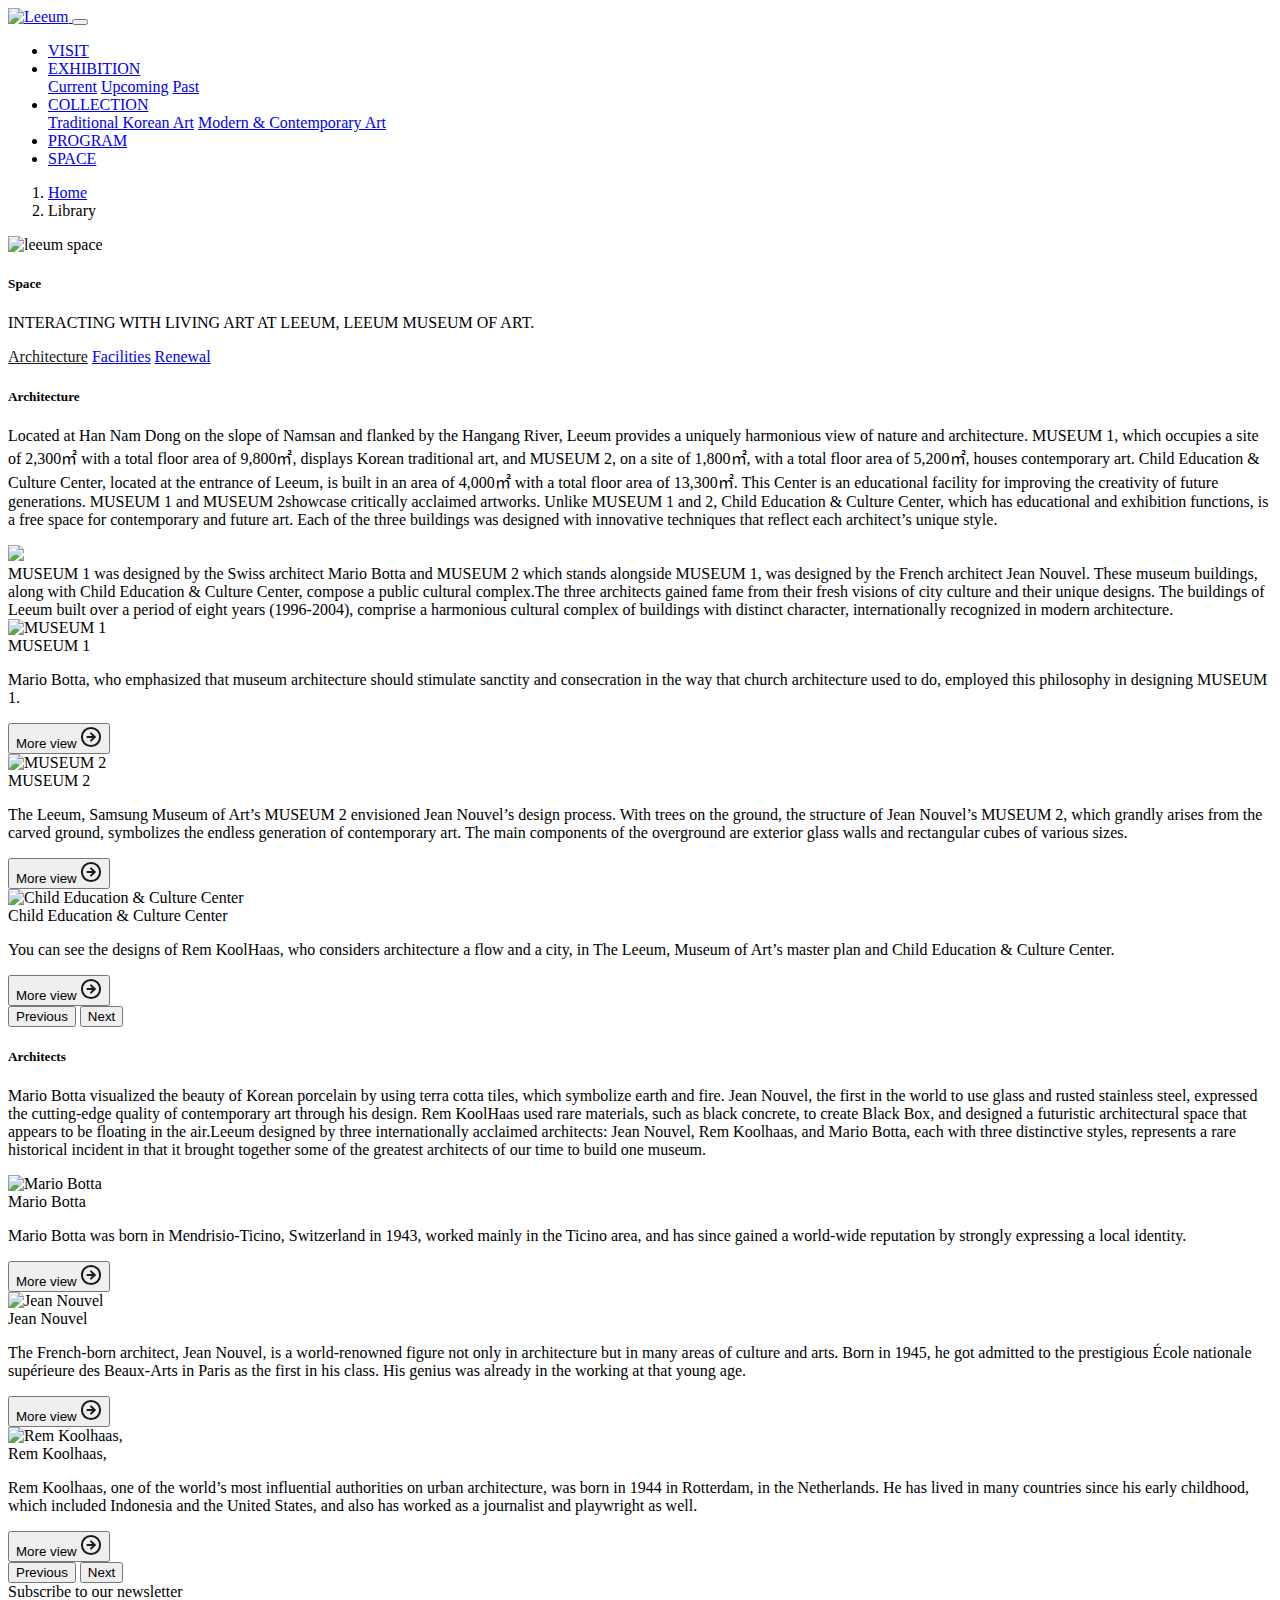
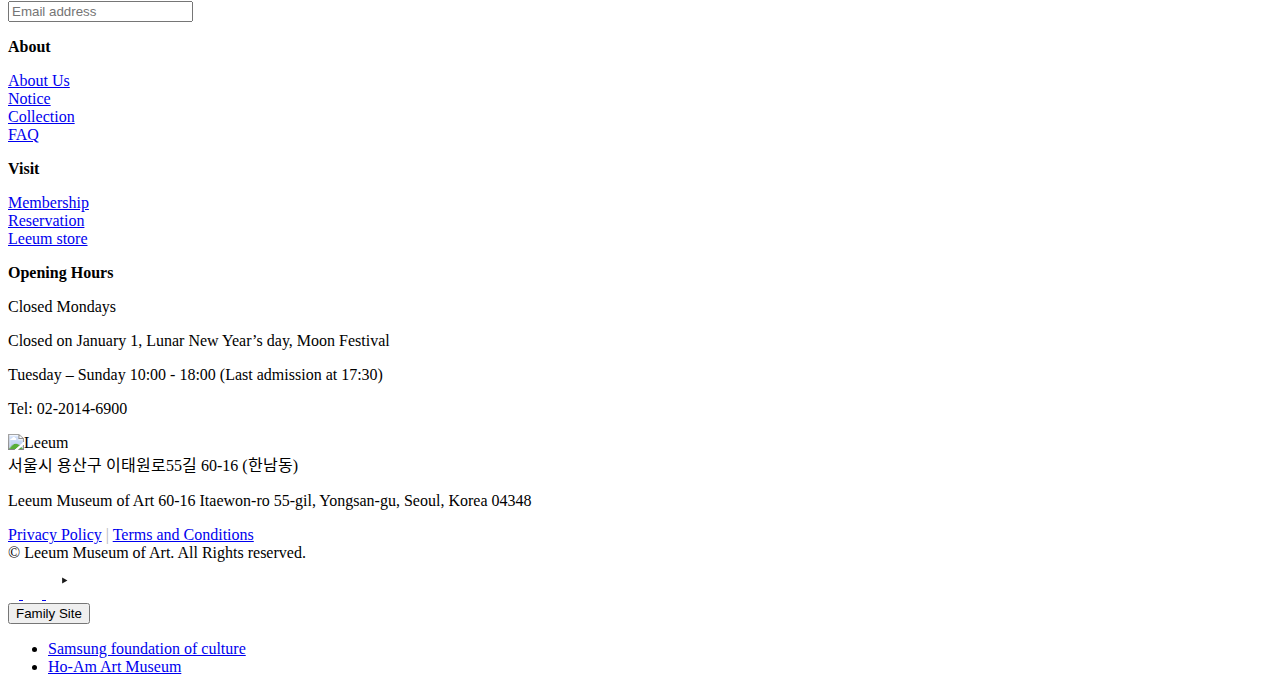
==== index1.html @ dc69d0bf "Add files via upload" ====
<!DOCTYPE html>
<html lang="zh-TW">
  <head>
    <title>Leeum 切版練習</title>
    <meta charset="UTF-8" />
    <meta http-equiv="X-UA-Compatible" content="IE=edge" />
    <meta name="viewport" content="width=device-width, initial-scale=1.0" />
    <link rel="stylesheet" href="/bootstrap.css" />
    <script
      src="https://kit.fontawesome.com/aaf4e01fe3.js"
      crossorigin="anonymous"
    ></script>
    <script src="js/bootstrap.bundle.min.js"></script>
  </head>
  <body>
    <!-- 導覽列-->
    <nav class="navbar navigation-wrap navbar-expand-lg navbar-light">
      <div class="container-fluid">
        <a class="navbar-brand" href="#">
          <img src="icon/leeumLogo.png" alt="Leeum" width="100%" />
        </a>
        <button
          class="navbar-toggler"
          type="button"
          data-toggle="collapse"
          data-target="#navbarSupportedContent"
          aria-controls="navbarSupportedContent"
          aria-expanded="false"
          aria-label="Toggle navigation"
        >
          <span class="navbar-toggler-icon"></span>
        </button>
        <div class="collapse navbar-collapse" id="navbarSupportedContent">
          <ul class="navbar-nav ml-auto py-4 py-md-0">
            <li class="nav-item pl-4 pl-md-0 ml-0 ml-md-4">
              <a class="nav-link" href="#">VISIT</a>
            </li>
            <li class="nav-item pl-4 pl-md-0 ml-0 ml-md-4">
              <a
                class="nav-link dropdown-toggle"
                data-bs-toggle="dropdown"
                href="#"
                aria-expanded="true"
                >EXHIBITION</a
              >
              <div class="dropdown-menu show">
                <a class="dropdown-item" href="#">Current</a>
                <a class="dropdown-item" href="#">Upcoming</a>
                <a class="dropdown-item" href="#">Past</a>
              </div>
            </li>
            <li class="nav-item pl-4 pl-md-0 ml-0 ml-md-4">
              <a
                class="nav-link dropdown-toggle"
                data-bs-toggle="dropdown"
                href="#"
                aria-expanded="true"
                >COLLECTION</a
              >
              <div class="dropdown-menu show">
                <a class="dropdown-item" href="#">Traditional Korean Art</a>
                <a class="dropdown-item" href="#">Modern & Contemporary Art</a>
              </div>
            </li>

            <li class="nav-item pl-4 pl-md-0 ml-0 ml-md-4">
              <a class="nav-link" href="#">PROGRAM</a>
            </li>
            <li class="nav-item pl-4 pl-md-0 ml-0 ml-md-4">
              <a class="nav-link" href="#">SPACE</a>
            </li>
          </ul>
        </div>
      </div>
    </nav>
    <!-- 麵包屑 (Breadcrumb)-->
    <nav aria-label="breadcrumb">
      <ol class="breadcrumb">
        <li class="breadcrumb-item"><a class="nav-link" href="#">Home</a></li>
        <i class="fa-regular fa-arrow-right-long" style="color: #b5b5b5"></i>
        <li class="breadcrumb-item active" aria-current="page">Library</li>
      </ol>
    </nav>
    <!-- banner-->
    <div class="card bg-dark text-white">
      <img src="icon/head-main.jpg" class="card-img" alt="leeum space" />
      <div class="linear-gradien"></div>
      <div class="card-img-overlay">
        <h5 class="display-1">Space</h5>
        <p class="h3">
          INTERACTING WITH LIVING ART AT LEEUM, LEEUM MUSEUM OF ART.
        </p>
      </div>
    </div>
    <!-- 分頁-->
    <div class="container bg-light">
      <div class="row justify-content-center">
        <a href="#" style="color: #1a1a1a">Architecture</a>
        <a href="#">Facilities</a>
        <a href="#">Renewal</a>
        <div id="indicator"></div>
      </div>
    </div>
    <!-- 主要內容-->
    <div class="container main-content">
      <!-- architecture-->
      <div class="index-architecture" id="index-architecture">
        <div class="card-body d-flex">
          <h5 class="card-title">Architecture</h5>
          <p class="card-text">
            Located at Han Nam Dong on the slope of Namsan and flanked by the
            Hangang River, Leeum provides a uniquely harmonious view of nature
            and architecture. MUSEUM 1, which occupies a site of 2,300㎡ with a
            total floor area of 9,800㎡, displays Korean traditional art, and
            MUSEUM 2, on a site of 1,800㎡, with a total floor area of 5,200㎡,
            houses contemporary art. Child Education & Culture Center, located
            at the entrance of Leeum, is built in an area of 4,000㎡ with a
            total floor area of 13,300㎡. This Center is an educational facility
            for improving the creativity of future generations. MUSEUM 1 and
            MUSEUM 2showcase critically acclaimed artworks. Unlike MUSEUM 1 and
            2, Child Education & Culture Center, which has educational and
            exhibition functions, is a free space for contemporary and future
            art. Each of the three buildings was designed with innovative
            techniques that reflect each architect’s unique style.
          </p>
        </div>
        <img
          src="icon/m1_t3_img3.jpg"
          class="mx-auto d-block"
          style="max-width: 480px"
        />
        <div class="col card-text">
          MUSEUM 1 was designed by the Swiss architect Mario Botta and MUSEUM 2
          which stands alongside MUSEUM 1, was designed by the French architect
          Jean Nouvel. These museum buildings, along with Child Education &
          Culture Center, compose a public cultural complex.The three architects
          gained fame from their fresh visions of city culture and their unique
          designs. The buildings of Leeum built over a period of eight years
          (1996-2004), comprise a harmonious cultural complex of buildings with
          distinct character, internationally recognized in modern architecture.
        </div>
        <div
          id="carouselExampleInterval"
          class="carousel slide"
          data-bs-ride="carousel"
        >
          <div class="carousel-inner">
            <div class="carousel-item active" data-bs-interval="10000">
              <div class="carousel-img">
                <img
                  src="icon/M1_ex2.jpg"
                  class="figure-img img-fluid d-block w-100"
                  alt="MUSEUM 1"
                />
                <div class="figure-caption">MUSEUM 1</div>
              </div>

              <div class="carousel-caption d-none d-md-block">
                <p>
                  Mario Botta, who emphasized that museum architecture should
                  stimulate sanctity and consecration in the way that church
                  architecture used to do, employed this philosophy in designing
                  MUSEUM 1.
                </p>
                <button type="button" class="btn btn-light">
                  More view
                  <svg
                    xmlns="http://www.w3.org/2000/svg"
                    width="22"
                    height="22"
                    viewBox="0 0 22 22"
                    fill="none"
                  >
                    <path
                      d="M11.0011 20.091C16.0218 20.091 20.092 16.0209 20.092 11.0001C20.092 5.97932 16.0218 1.90918 11.0011 1.90918C5.9803 1.90918 1.91016 5.97932 1.91016 11.0001C1.91016 16.0209 5.9803 20.091 11.0011 20.091Z"
                      stroke="#1A1A1A"
                      stroke-width="2"
                      stroke-linecap="round"
                      stroke-linejoin="round"
                    />
                    <path
                      d="M11 14.636L14.6364 10.9996L11 7.36328"
                      stroke="#1A1A1A"
                      stroke-width="2"
                      stroke-linecap="round"
                      stroke-linejoin="round"
                    />
                    <path
                      d="M7.36328 11H14.636"
                      stroke="#1A1A1A"
                      stroke-width="2"
                      stroke-linecap="round"
                      stroke-linejoin="round"
                    />
                  </svg>
                </button>
              </div>
            </div>
            <div class="carousel-item" data-bs-interval="10000">
              <div class="carousel-img">
                <img
                  src="icon/M2_ex2.jpg"
                  class="figure-img img-fluid d-block w-100"
                  alt="MUSEUM 2"
                />
                <div class="figure-caption">MUSEUM 2</div>
              </div>

              <div class="carousel-caption d-none d-md-block">
                <p>
                  The Leeum, Samsung Museum of Art’s MUSEUM 2 envisioned Jean
                  Nouvel’s design process. With trees on the ground, the
                  structure of Jean Nouvel’s MUSEUM 2, which grandly arises from
                  the carved ground, symbolizes the endless generation of
                  contemporary art. The main components of the overground are
                  exterior glass walls and rectangular cubes of various sizes.
                </p>
                <button type="button" class="btn btn-light">
                  More view
                  <svg
                    xmlns="http://www.w3.org/2000/svg"
                    width="22"
                    height="22"
                    viewBox="0 0 22 22"
                    fill="none"
                  >
                    <path
                      d="M11.0011 20.091C16.0218 20.091 20.092 16.0209 20.092 11.0001C20.092 5.97932 16.0218 1.90918 11.0011 1.90918C5.9803 1.90918 1.91016 5.97932 1.91016 11.0001C1.91016 16.0209 5.9803 20.091 11.0011 20.091Z"
                      stroke="#1A1A1A"
                      stroke-width="2"
                      stroke-linecap="round"
                      stroke-linejoin="round"
                    />
                    <path
                      d="M11 14.636L14.6364 10.9996L11 7.36328"
                      stroke="#1A1A1A"
                      stroke-width="2"
                      stroke-linecap="round"
                      stroke-linejoin="round"
                    />
                    <path
                      d="M7.36328 11H14.636"
                      stroke="#1A1A1A"
                      stroke-width="2"
                      stroke-linecap="round"
                      stroke-linejoin="round"
                    />
                  </svg>
                </button>
              </div>
            </div>
            <div class="carousel-item" data-bs-interval="10000">
              <div class="carousel-img">
                <img
                  src="icon/M3_ex2.jpg"
                  class="figure-img img-fluid d-block w-100"
                  alt="Child Education & Culture Center"
                />
                <div class="figure-caption">
                  Child Education & Culture Center
                </div>
              </div>

              <div class="carousel-caption d-none d-md-block">
                <p>
                  You can see the designs of Rem KoolHaas, who considers
                  architecture a flow and a city, in The Leeum, Museum of Art’s
                  master plan and Child Education & Culture Center.
                </p>
                <button type="button" class="btn btn-light">
                  More view
                  <svg
                    xmlns="http://www.w3.org/2000/svg"
                    width="22"
                    height="22"
                    viewBox="0 0 22 22"
                    fill="none"
                  >
                    <path
                      d="M11.0011 20.091C16.0218 20.091 20.092 16.0209 20.092 11.0001C20.092 5.97932 16.0218 1.90918 11.0011 1.90918C5.9803 1.90918 1.91016 5.97932 1.91016 11.0001C1.91016 16.0209 5.9803 20.091 11.0011 20.091Z"
                      stroke="#1A1A1A"
                      stroke-width="2"
                      stroke-linecap="round"
                      stroke-linejoin="round"
                    />
                    <path
                      d="M11 14.636L14.6364 10.9996L11 7.36328"
                      stroke="#1A1A1A"
                      stroke-width="2"
                      stroke-linecap="round"
                      stroke-linejoin="round"
                    />
                    <path
                      d="M7.36328 11H14.636"
                      stroke="#1A1A1A"
                      stroke-width="2"
                      stroke-linecap="round"
                      stroke-linejoin="round"
                    />
                  </svg>
                </button>
              </div>
            </div>
          </div>
          <button
            class="carousel-control-prev"
            type="button"
            data-bs-target="#carouselExampleInterval"
            data-bs-slide="prev"
          >
            <span class="carousel-control-prev-icon" aria-hidden="true"></span>
            <span class="visually-hidden">Previous</span>
          </button>
          <button
            class="carousel-control-next"
            type="button"
            data-bs-target="#carouselExampleInterval"
            data-bs-slide="next"
          >
            <span class="carousel-control-next-icon" aria-hidden="true"></span>
            <span class="visually-hidden">Next</span>
          </button>
        </div>
      </div>
      <!-- architects-->
      <div class="index-architects" id="index-architects">
        <div class="card-body d-flex">
          <h5 class="card-title">Architects</h5>
          <p class="card-text">
            Mario Botta visualized the beauty of Korean porcelain by using terra
            cotta tiles, which symbolize earth and fire. Jean Nouvel, the first
            in the world to use glass and rusted stainless steel, expressed the
            cutting-edge quality of contemporary art through his design. Rem
            KoolHaas used rare materials, such as black concrete, to create
            Black Box, and designed a futuristic architectural space that
            appears to be floating in the air.Leeum designed by three
            internationally acclaimed architects: Jean Nouvel, Rem Koolhaas, and
            Mario Botta, each with three distinctive styles, represents a rare
            historical incident in that it brought together some of the greatest
            architects of our time to build one museum.
          </p>
        </div>
        <div
          id="carouselExampleInterval2"
          class="carousel slide"
          data-bs-ride="carousel"
        >
          <div class="carousel-inner">
            <div class="carousel-item active" data-bs-interval="10000">
              <div class="carousel-img">
                <img
                  src="icon/sample_45.PNG"
                  class="figure-img img-fluid d-block w-100"
                  alt="Mario Botta"
                />
                <div class="figure-caption">Mario Botta</div>
              </div>

              <div class="carousel-caption d-none d-md-block">
                <p>
                  Mario Botta was born in Mendrisio-Ticino, Switzerland in 1943,
                  worked mainly in the Ticino area, and has since gained a
                  world-wide reputation by strongly expressing a local identity.
                </p>
                <button type="button" class="btn btn-light">
                  More view
                  <svg
                    xmlns="http://www.w3.org/2000/svg"
                    width="22"
                    height="22"
                    viewBox="0 0 22 22"
                    fill="none"
                  >
                    <path
                      d="M11.0011 20.091C16.0218 20.091 20.092 16.0209 20.092 11.0001C20.092 5.97932 16.0218 1.90918 11.0011 1.90918C5.9803 1.90918 1.91016 5.97932 1.91016 11.0001C1.91016 16.0209 5.9803 20.091 11.0011 20.091Z"
                      stroke="#1A1A1A"
                      stroke-width="2"
                      stroke-linecap="round"
                      stroke-linejoin="round"
                    />
                    <path
                      d="M11 14.636L14.6364 10.9996L11 7.36328"
                      stroke="#1A1A1A"
                      stroke-width="2"
                      stroke-linecap="round"
                      stroke-linejoin="round"
                    />
                    <path
                      d="M7.36328 11H14.636"
                      stroke="#1A1A1A"
                      stroke-width="2"
                      stroke-linecap="round"
                      stroke-linejoin="round"
                    />
                  </svg>
                </button>
              </div>
            </div>
            <div class="carousel-item" data-bs-interval="10000">
              <div class="carousel-img">
                <img
                  src="icon/sample_47.PNG"
                  class="figure-img img-fluid d-block w-100"
                  alt="Jean Nouvel"
                />
                <div class="figure-caption">Jean Nouvel</div>
              </div>

              <div class="carousel-caption d-none d-md-block">
                <p>
                  The French-born architect, Jean Nouvel, is a world-renowned
                  figure not only in architecture but in many areas of culture
                  and arts. Born in 1945, he got admitted to the prestigious
                  École nationale supérieure des Beaux-Arts in Paris as the
                  first in his class. His genius was already in the working at
                  that young age.
                </p>
                <button type="button" class="btn btn-light">
                  More view
                  <svg
                    xmlns="http://www.w3.org/2000/svg"
                    width="22"
                    height="22"
                    viewBox="0 0 22 22"
                    fill="none"
                  >
                    <path
                      d="M11.0011 20.091C16.0218 20.091 20.092 16.0209 20.092 11.0001C20.092 5.97932 16.0218 1.90918 11.0011 1.90918C5.9803 1.90918 1.91016 5.97932 1.91016 11.0001C1.91016 16.0209 5.9803 20.091 11.0011 20.091Z"
                      stroke="#1A1A1A"
                      stroke-width="2"
                      stroke-linecap="round"
                      stroke-linejoin="round"
                    />
                    <path
                      d="M11 14.636L14.6364 10.9996L11 7.36328"
                      stroke="#1A1A1A"
                      stroke-width="2"
                      stroke-linecap="round"
                      stroke-linejoin="round"
                    />
                    <path
                      d="M7.36328 11H14.636"
                      stroke="#1A1A1A"
                      stroke-width="2"
                      stroke-linecap="round"
                      stroke-linejoin="round"
                    />
                  </svg>
                </button>
              </div>
            </div>
            <div class="carousel-item" data-bs-interval="10000">
              <div class="carousel-img">
                <img
                  src="icon/sample_49.PNG"
                  class="figure-img img-fluid d-block w-100"
                  alt="Rem Koolhaas,"
                />
                <div class="figure-caption">Rem Koolhaas,</div>
              </div>

              <div class="carousel-caption d-none d-md-block">
                <p>
                  Rem Koolhaas, one of the world’s most influential authorities
                  on urban architecture, was born in 1944 in Rotterdam, in the
                  Netherlands. He has lived in many countries since his early
                  childhood, which included Indonesia and the United States, and
                  also has worked as a journalist and playwright as well.
                </p>
                <button type="button" class="btn btn-light">
                  More view
                  <svg
                    xmlns="http://www.w3.org/2000/svg"
                    width="22"
                    height="22"
                    viewBox="0 0 22 22"
                    fill="none"
                  >
                    <path
                      d="M11.0011 20.091C16.0218 20.091 20.092 16.0209 20.092 11.0001C20.092 5.97932 16.0218 1.90918 11.0011 1.90918C5.9803 1.90918 1.91016 5.97932 1.91016 11.0001C1.91016 16.0209 5.9803 20.091 11.0011 20.091Z"
                      stroke="#1A1A1A"
                      stroke-width="2"
                      stroke-linecap="round"
                      stroke-linejoin="round"
                    />
                    <path
                      d="M11 14.636L14.6364 10.9996L11 7.36328"
                      stroke="#1A1A1A"
                      stroke-width="2"
                      stroke-linecap="round"
                      stroke-linejoin="round"
                    />
                    <path
                      d="M7.36328 11H14.636"
                      stroke="#1A1A1A"
                      stroke-width="2"
                      stroke-linecap="round"
                      stroke-linejoin="round"
                    />
                  </svg>
                </button>
              </div>
            </div>
          </div>
          <button
            class="carousel-control-prev"
            type="button"
            data-bs-target="#carouselExampleInterval2"
            data-bs-slide="prev"
          >
            <span class="carousel-control-prev-icon" aria-hidden="true"></span>
            <span class="visually-hidden">Previous</span>
          </button>
          <button
            class="carousel-control-next"
            type="button"
            data-bs-target="#carouselExampleInterval2"
            data-bs-slide="next"
          >
            <span class="carousel-control-next-icon" aria-hidden="true"></span>
            <span class="visually-hidden">Next</span>
          </button>
        </div>
      </div>

      <!-- footer-->
      <footer>
        <div class="footer-up">
          <div class="footer-safe-block">
            <div class="subscribe-block">
              <div class="mb-3">
                <label for="exampleFormControlInput1" class="form-label"
                  >Subscribe to our newsletter</label
                >
                <div class="input-block">
                  <input
                    type="email"
                    class="form-control"
                    id="exampleFormControlInput1"
                    placeholder="Email address"
                  />
                  <i class="fa-solid fa-arrow-right" style="color: #1a1a1a"></i>
                </div>
              </div>
            </div>
            <div class="footer-sitemap">
              <div class="footer-sitemap-block">
                <div class="footer-sitemap-links no-ul">
                  <div class="sitemap-title">
                    <p class="footer-sitemap bold"><b>About</b></p>
                  </div>
                  <div class="sitemap-title">
                    <a href="＃" class="footer-sitemap-link"
                      >About Us
                      <div class="footer-sitemap-line"></div
                    ></a>
                  </div>
                  <div class="sitemap-title">
                    <a href="＃" class="footer-sitemap-link"
                      >Notice
                      <div class="footer-sitemap-line"></div
                    ></a>
                  </div>
                  <div class="sitemap-title">
                    <a href="＃" class="footer-sitemap-link"
                      >Collection
                      <div class="footer-sitemap-line"></div
                    ></a>
                  </div>
                  <div class="sitemap-title">
                    <a href="＃" class="footer-sitemap-link"
                      >FAQ
                      <div class="footer-sitemap-line"></div
                    ></a>
                  </div>
                </div>
                <div class="footer-sitemap-links no-ul">
                  <div class="sitemap-title">
                    <p class="footer-sitemap bold"><b>Visit</b></p>
                  </div>
                  <div class="sitemap-title">
                    <a href="＃" class="footer-sitemap-link"
                      >Membership
                      <div class="footer-sitemap-line"></div
                    ></a>
                  </div>
                  <div class="sitemap-title">
                    <a href="＃" class="footer-sitemap-link"
                      >Reservation
                      <div class="footer-sitemap-line"></div
                    ></a>
                  </div>
                  <li class="sitemap-title">
                    <a href="＃" class="footer-sitemap-link"
                      >Leeum store
                      <div class="footer-sitemap-line"></div
                    ></a>
                  </li>
                </div>
                <div class="footer-sitemap-links no-ul">
                  <li class="sitemap-title">
                    <p class="footer-openinghour bold"><b>Opening Hours</b></p>
                  </li>
                  <p class="openinghour-content">Closed Mondays</p>
                  <p class="openinghour-content">
                    Closed on January 1, Lunar New Year’s day, Moon Festival
                  </p>
                  <p class="openinghour-content">
                    Tuesday – Sunday 10:00 - 18:00 (Last admission at 17:30)
                  </p>
                  <p class="openinghour-content">Tel: 02-2014-6900</p>
                </div>
              </div>
            </div>
          </div>
          <div class="footer-brand">
            <div class="footer-brand-img">
              <img src="icon/leeumLogo.png" alt="Leeum" width="100%" />
            </div>
            <div class="footer-brand-address">
              서울시 용산구 이태원로55길 60-16 (한남동)
              <p>
                Leeum Museum of Art 60-16 Itaewon-ro 55-gil, Yongsan-gu, Seoul,
                Korea 04348
              </p>
            </div>
          </div>
        </div>
        <div class="footer-down">
          <div class="footer-safe-block">
            <div class="footer-down-link-wrapper">
              <div class="footer-down-link">
                <a href="#">Privacy Policy</a>
                <span style="color: #b5b5b5">|</span>
                <a href="#">Terms and Conditions</a>
              </div>
              <div class="footer-copyright">
                © Leeum Museum of Art. All Rights reserved.
              </div>
            </div>
            <div class="footer-social-media-wrapper">
              <a
                href="#"
                class="social-media-link img img-fit"
                target="_blank"
                rel="noreferrer noopener"
              >
                <svg
                  xmlns="http://www.w3.org/2000/svg"
                  width="11"
                  height="19"
                  viewBox="0 0 11 19"
                  fill="none"
                >
                  <path
                    d="M9.40428 10.6719L9.91721 7.41297H6.75757V5.29464C6.75757 4.40351 7.19869 3.53275 8.60924 3.53275H10.066V0.757536C9.21764 0.622259 8.36045 0.549075 7.50131 0.538574C4.90077 0.538574 3.20297 2.10186 3.20297 4.928V7.41297H0.320312V10.6719H3.20297V18.5546H6.75757V10.6719H9.40428Z"
                    fill="white"
                  />
                </svg>
              </a>
              <a
                href="#"
                class="social-media-link img img-fit"
                target="_blank"
                rel="noreferrer noopener"
              >
                <svg
                  xmlns="http://www.w3.org/2000/svg"
                  width="19"
                  height="19"
                  viewBox="0 0 19 19"
                  fill="none"
                >
                  <path
                    d="M6.00408 9.54609C6.00408 7.88782 7.34761 6.54318 9.0054 6.54318C10.6632 6.54318 12.0074 7.88782 12.0074 9.54609C12.0074 11.2044 10.6632 12.549 9.0054 12.549C7.34761 12.549 6.00408 11.2044 6.00408 9.54609ZM4.38124 9.54609C4.38124 12.1008 6.45147 14.1716 9.0054 14.1716C11.5593 14.1716 13.6296 12.1008 13.6296 9.54609C13.6296 6.99142 11.5593 4.92059 9.0054 4.92059C6.45147 4.92059 4.38124 6.99142 4.38124 9.54609ZM12.732 4.73718C12.7319 4.95098 12.7952 5.16 12.9139 5.33781C13.0325 5.51562 13.2013 5.65423 13.3987 5.73613C13.5961 5.81802 13.8134 5.83951 14.023 5.79789C14.2327 5.75626 14.4253 5.65339 14.5765 5.50228C14.7276 5.35116 14.8306 5.15859 14.8724 4.94892C14.9142 4.73926 14.8929 4.5219 14.8112 4.32435C14.7295 4.1268 14.591 3.95792 14.4134 3.83907C14.2357 3.72022 14.0268 3.65674 13.8131 3.65666H13.8126C13.5261 3.65679 13.2514 3.77066 13.0488 3.97326C12.8462 4.17585 12.7322 4.45061 12.732 4.73718ZM5.36722 16.8784C4.48923 16.8384 4.01201 16.6921 3.69488 16.5685C3.27444 16.4048 2.97445 16.2098 2.65904 15.8947C2.34364 15.5796 2.1484 15.2799 1.98544 14.8593C1.86181 14.5422 1.71556 14.0647 1.67565 13.1865C1.63199 12.237 1.62328 11.9517 1.62328 9.54616C1.62328 7.14059 1.63271 6.85615 1.67565 5.90585C1.71564 5.0276 1.86296 4.55104 1.98544 4.23302C2.14912 3.81246 2.34407 3.51238 2.65904 3.19689C2.97402 2.88139 3.27372 2.6861 3.69488 2.52309C4.01187 2.39943 4.48923 2.25314 5.36722 2.21321C6.31646 2.16954 6.60161 2.16082 9.0054 2.16082C11.4092 2.16082 11.6946 2.17026 12.6447 2.21321C13.5227 2.25321 13.9991 2.40058 14.317 2.52309C14.7374 2.6861 15.0374 2.88182 15.3528 3.19689C15.6682 3.51195 15.8628 3.81246 16.0264 4.23302C16.1501 4.55011 16.2963 5.0276 16.3362 5.90585C16.3799 6.85615 16.3886 7.14059 16.3886 9.54616C16.3886 11.9517 16.3799 12.2362 16.3362 13.1865C16.2962 14.0647 16.1493 14.5421 16.0264 14.8593C15.8628 15.2799 15.6678 15.5799 15.3528 15.8947C15.0379 16.2095 14.7374 16.4048 14.317 16.5685C14 16.6922 13.5227 16.8385 12.6447 16.8784C11.6954 16.9221 11.4103 16.9308 9.0054 16.9308C6.60053 16.9308 6.31617 16.9221 5.36722 16.8784ZM5.29265 0.592638C4.33397 0.636309 3.67889 0.788364 3.10679 1.01104C2.51431 1.241 2.01274 1.5495 1.51154 2.05006C1.01033 2.55062 0.702709 3.05312 0.472819 3.64577C0.250206 4.21839 0.0981949 4.87331 0.0545367 5.83227C0.0101581 6.79274 0 7.0998 0 9.54609C0 11.9924 0.0101581 12.2994 0.0545367 13.2599C0.0981949 14.2189 0.250206 14.8738 0.472819 15.4464C0.702709 16.0387 1.01041 16.5418 1.51154 17.0421C2.01267 17.5425 2.51431 17.8505 3.10679 18.0811C3.67997 18.3038 4.33397 18.4559 5.29265 18.4995C6.25335 18.5432 6.55982 18.5541 9.0054 18.5541C11.451 18.5541 11.758 18.5439 12.7181 18.4995C13.6769 18.4559 14.3316 18.3038 14.904 18.0811C15.4961 17.8505 15.9981 17.5427 16.4993 17.0421C17.0005 16.5416 17.3074 16.0387 17.538 15.4464C17.7606 14.8738 17.9133 14.2189 17.9563 13.2599C17.9999 12.2987 18.0101 11.9924 18.0101 9.54609C18.0101 7.0998 17.9999 6.79274 17.9563 5.83227C17.9126 4.87324 17.7606 4.21803 17.538 3.64577C17.3074 3.05348 16.9997 2.55141 16.4993 2.05006C15.9988 1.54871 15.4961 1.241 14.9047 1.01104C14.3316 0.788364 13.6768 0.635589 12.7189 0.592638C11.7587 0.548968 11.4517 0.538086 9.00612 0.538086C6.56054 0.538086 6.25335 0.548247 5.29265 0.592638Z"
                    fill="white"
                  />
                </svg>
              </a>
              <a
                href="#"
                class="social-media-link img img-fit"
                target="_blank"
                rel="noreferrer noopener"
              >
                <svg
                  xmlns="http://www.w3.org/2000/svg"
                  width="36"
                  height="37"
                  viewBox="0 0 36 37"
                  fill="none"
                >
                  <path
                    d="M28.0142 13.5484C27.7792 12.6648 27.0839 11.9677 26.1992 11.7288C24.5997 11.3 18.1819 11.3 18.1819 11.3C18.1819 11.3 11.7673 11.3 10.1645 11.7288C9.28313 11.9644 8.58781 12.6615 8.34951 13.5484C7.92188 15.152 7.92188 18.5 7.92188 18.5C7.92188 18.5 7.92188 21.848 8.34951 23.4517C8.58455 24.3353 9.27986 25.0324 10.1645 25.2713C11.7673 25.7 18.1819 25.7 18.1819 25.7C18.1819 25.7 24.5997 25.7 26.1992 25.2713C27.0806 25.0357 27.7759 24.3386 28.0142 23.4517C28.4419 21.848 28.4419 18.5 28.4419 18.5C28.4419 18.5 28.4419 15.152 28.0142 13.5484Z"
                    fill="white"
                  />
                  <path
                    d="M16.1318 21.5862L21.4626 18.5L16.1318 15.4139V21.5862Z"
                    fill="#1A1A1A"
                  />
                </svg>
              </a>

              <div class="select-box">
                <button
                  class="btn btn-secondary dropdown-toggle"
                  type="button"
                  id="dropdownMenuButton1"
                  data-bs-toggle="dropdown"
                  aria-expanded="false"
                >
                  Family Site
                </button>
                <ul class="dropdown-menu" aria-labelledby="dropdownMenuButton1">
                  <li>
                    <a class="dropdown-item" href="#"
                      >Samsung foundation of culture</a
                    >
                  </li>
                  <li>
                    <a class="dropdown-item" href="#">Ho-Am Art Museum</a>
                  </li>
                </ul>
              </div>
            </div>
          </div>
        </div>
      </footer>
    </div>
  </body>
</html>
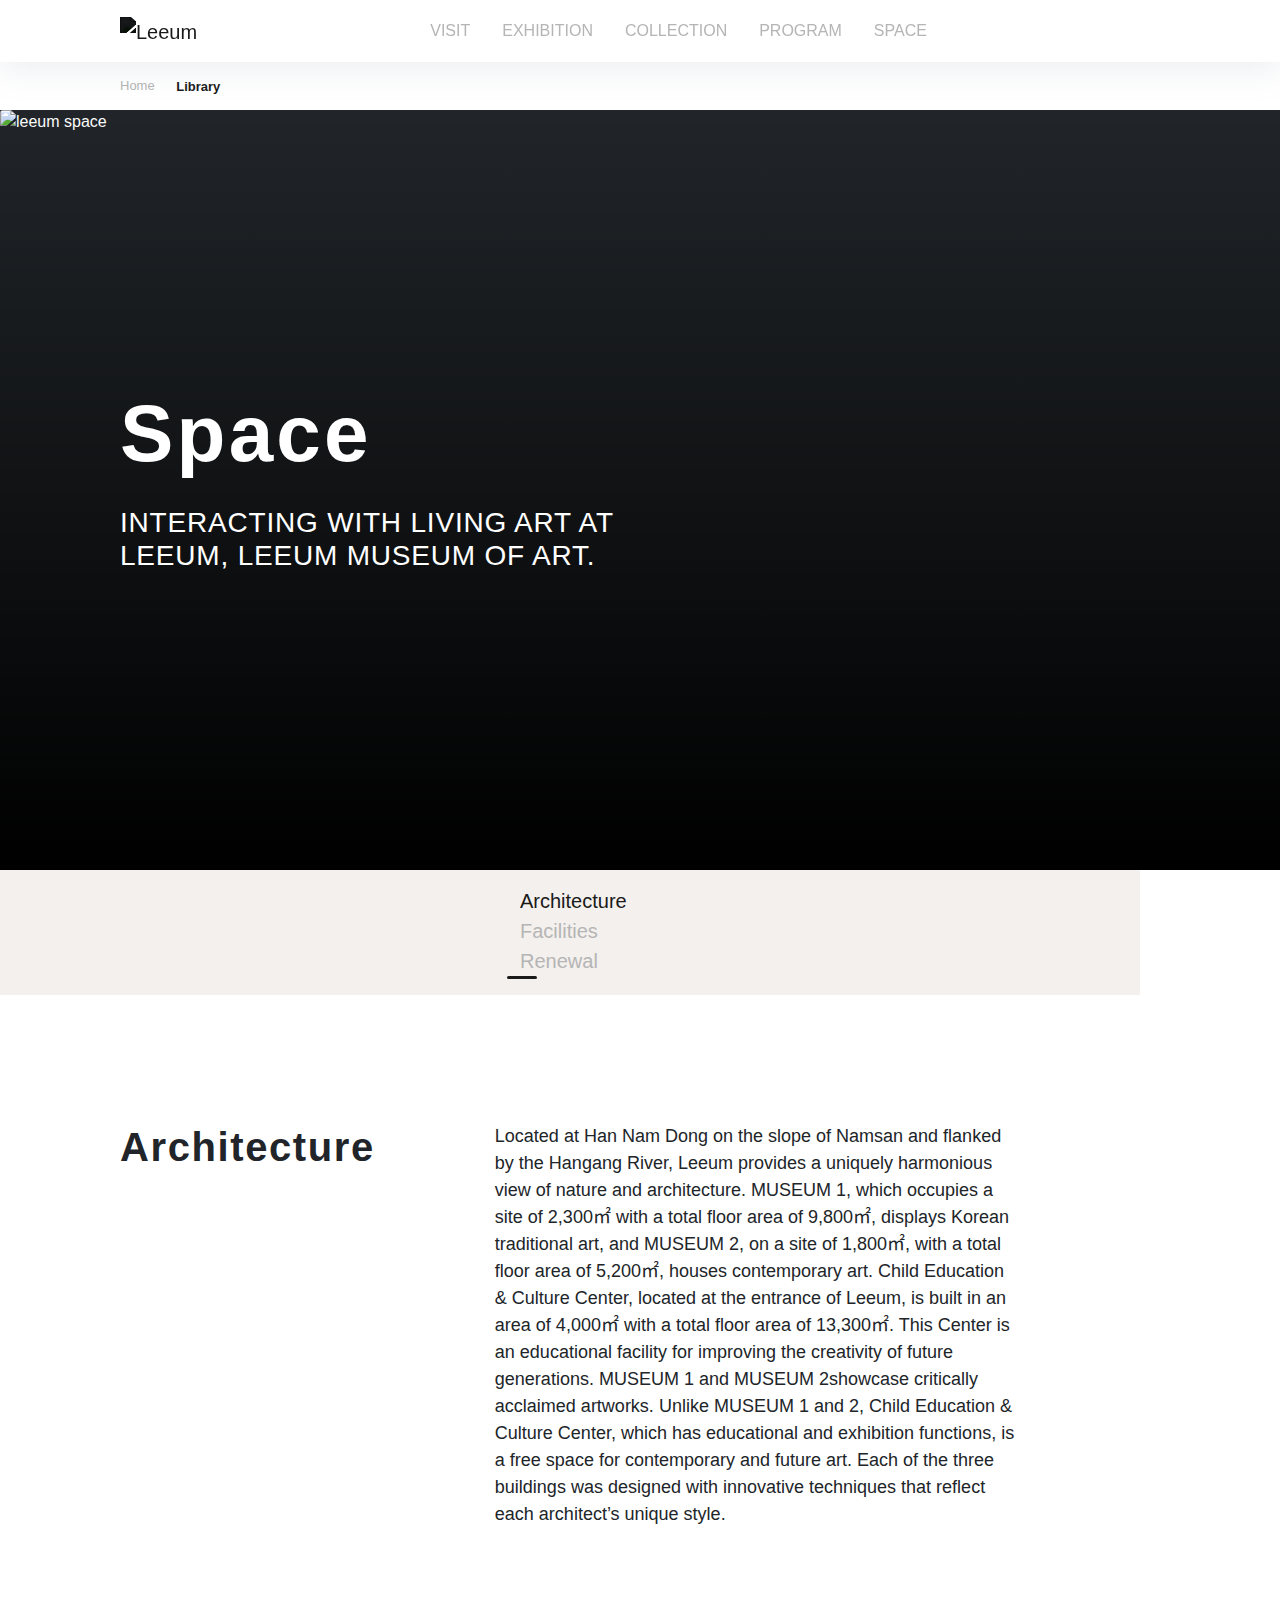
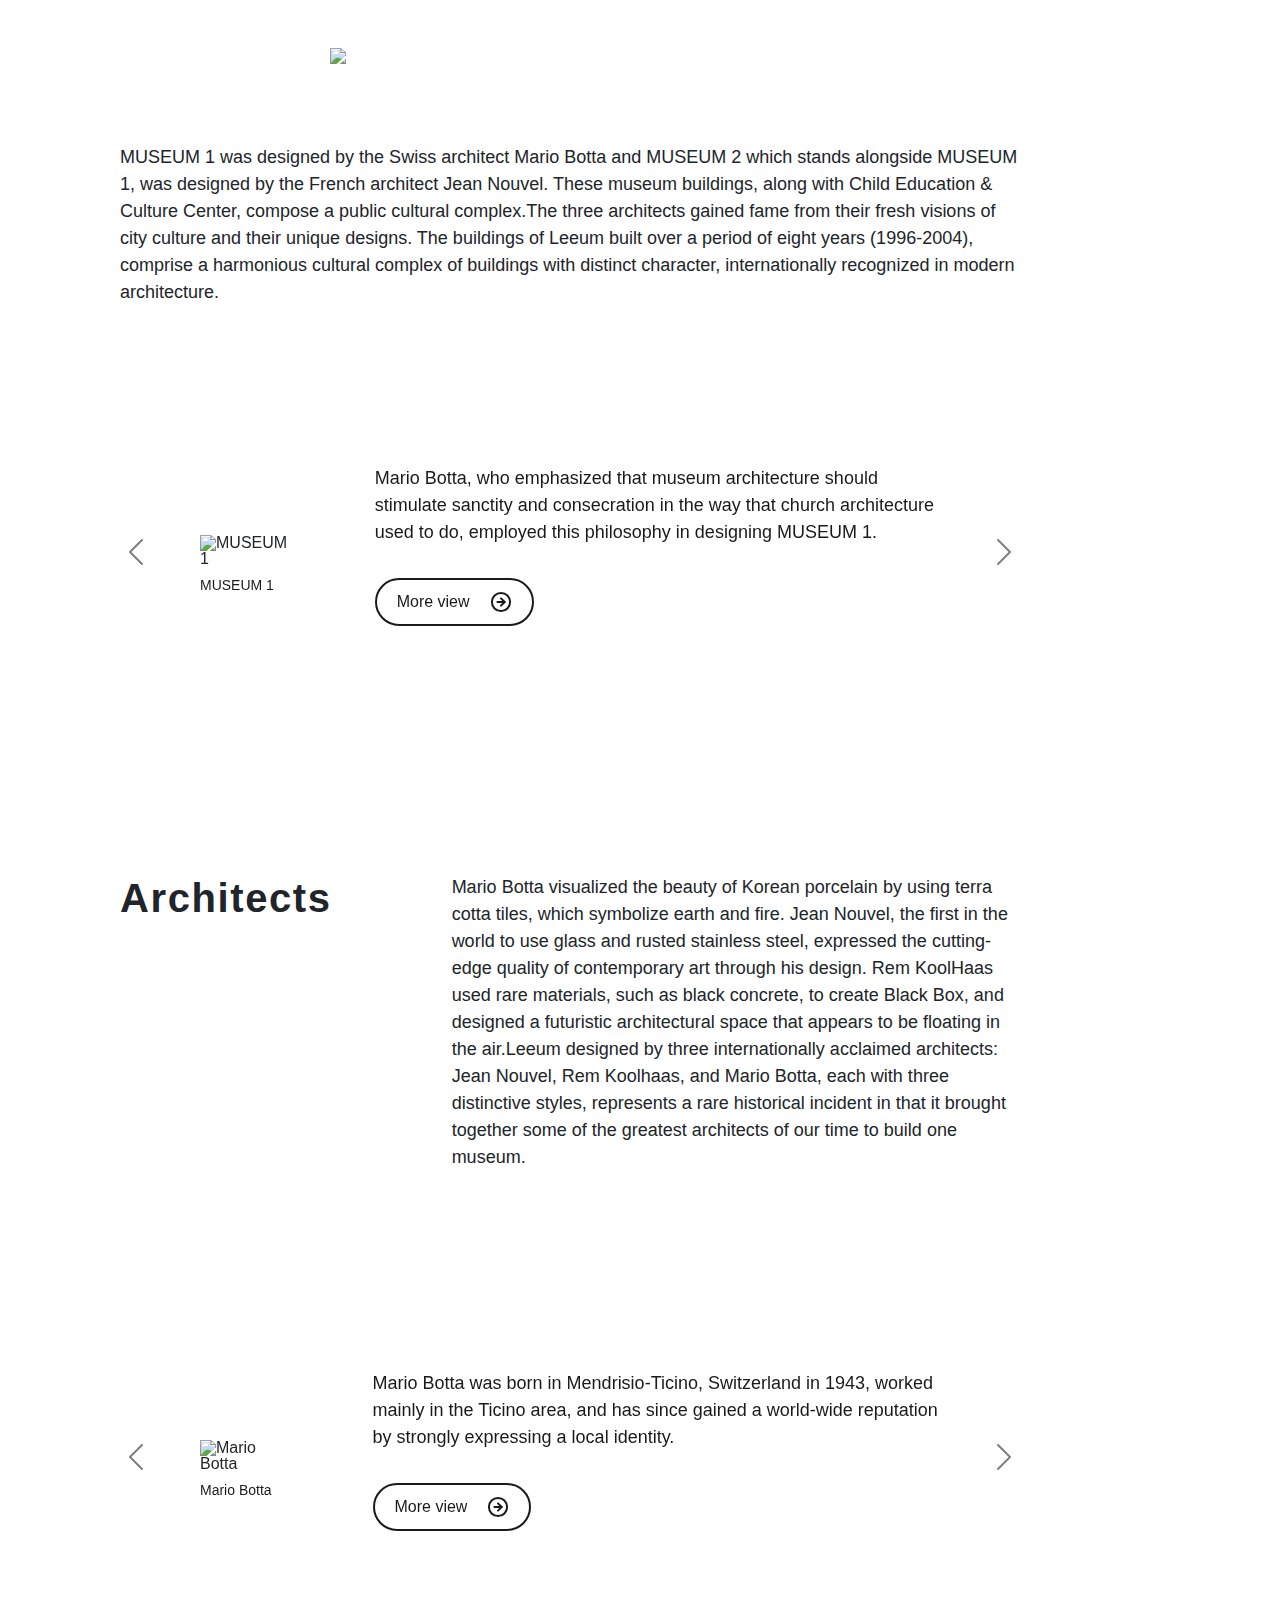
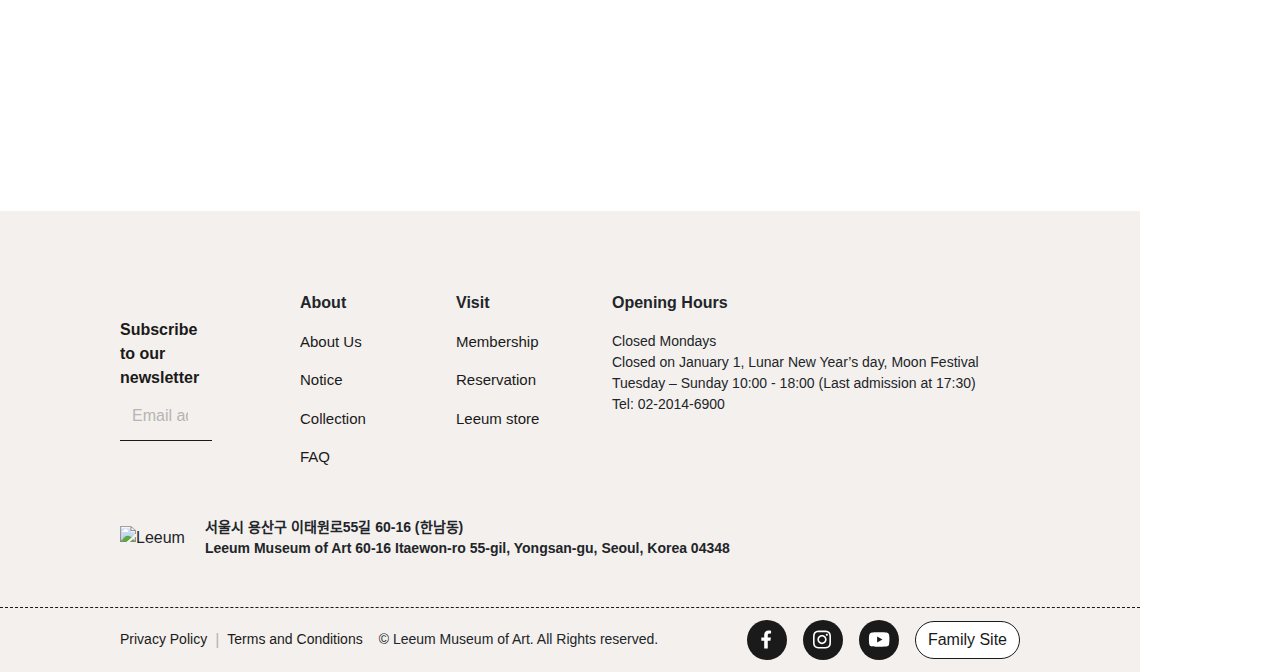
==== commit 9859231b: "Add files via upload" ====
--- a/index1.html
+++ b/index1.html
@@ -5,7 +5,7 @@
     <meta charset="UTF-8" />
     <meta http-equiv="X-UA-Compatible" content="IE=edge" />
     <meta name="viewport" content="width=device-width, initial-scale=1.0" />
-    <link rel="stylesheet" href="/bootstrap.css" />
+    <link rel="stylesheet" href="css/bootstrap.css" />
     <script
       src="https://kit.fontawesome.com/aaf4e01fe3.js"
       crossorigin="anonymous"
@@ -17,7 +17,7 @@
     <nav class="navbar navigation-wrap navbar-expand-lg navbar-light">
       <div class="container-fluid">
         <a class="navbar-brand" href="#">
-          <img src="icon/leeumLogo.png" alt="Leeum" width="100%" />
+          <img src="/icon/leeumLogo.png" alt="Leeum" width="100%" />
         </a>
         <button
           class="navbar-toggler"
